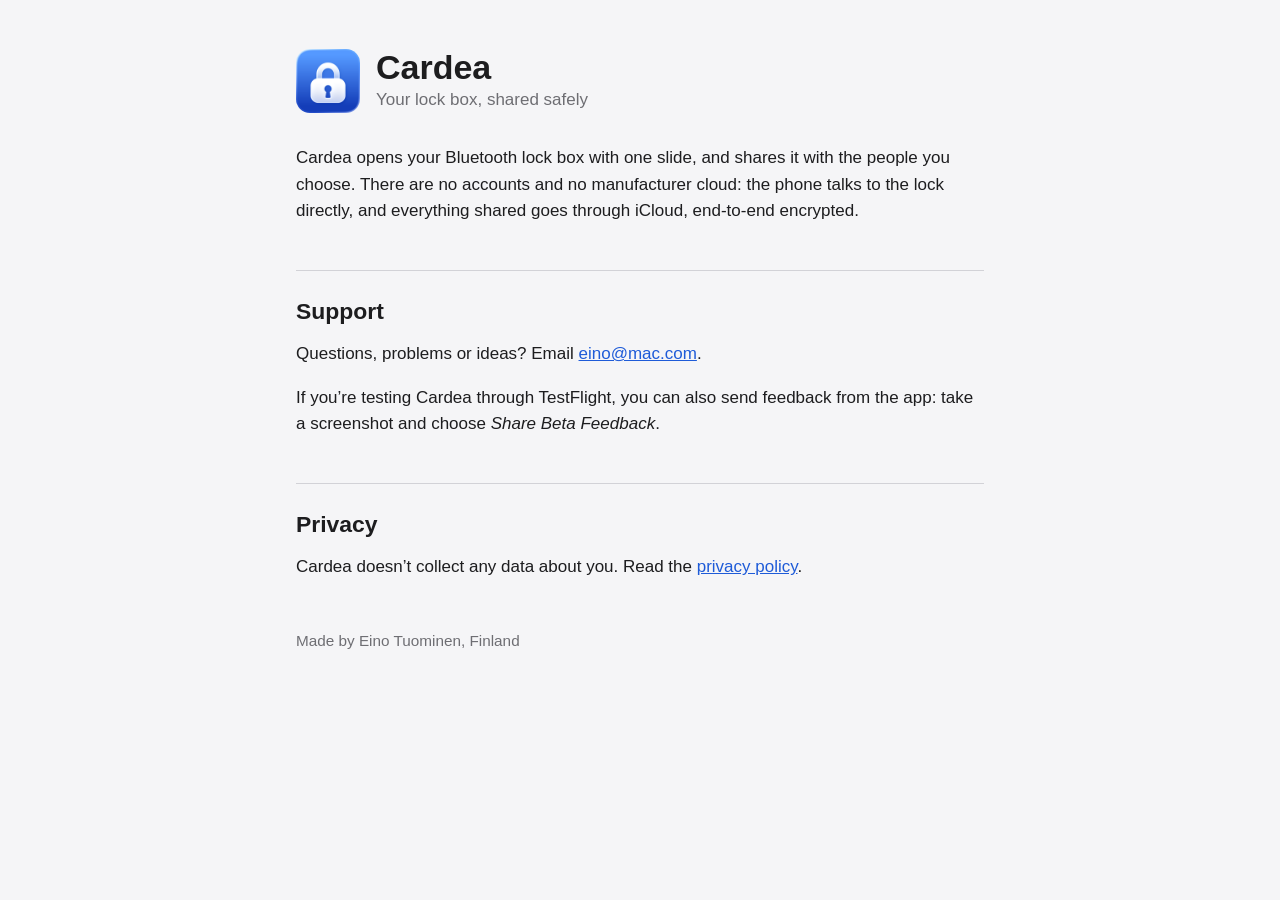
==== index.html @ a5cd73ec "Cardea support page and privacy policy" ====
<!doctype html>
<html lang="en">
<head>
<meta charset="utf-8">
<meta name="viewport" content="width=device-width, initial-scale=1">
<title>Cardea</title>
<meta name="description" content="Cardea opens your Bluetooth lock box with one slide, and shares it safely with the people you choose.">
<link rel="icon" href="icon.png">
<link rel="stylesheet" href="style.css">
</head>
<body>
<main>
<header>
  <img src="icon.png" alt="">
  <div>
    <h1>Cardea</h1>
    <p>Your lock box, shared safely</p>
  </div>
</header>

<p>Cardea opens your Bluetooth lock box with one slide, and shares it with the people you choose. There are no accounts and no manufacturer cloud: the phone talks to the lock directly, and everything shared goes through iCloud, end-to-end encrypted.</p>

<h2>Support</h2>
<p>Questions, problems or ideas? Email <a href="mailto:eino@mac.com">eino@mac.com</a>.</p>
<p>If you’re testing Cardea through TestFlight, you can also send feedback from the app: take a screenshot and choose <em>Share Beta Feedback</em>.</p>

<h2>Privacy</h2>
<p>Cardea doesn’t collect any data about you. Read the <a href="privacy/">privacy policy</a>.</p>

<footer>Made by Eino Tuominen, Finland</footer>
</main>
</body>
</html>
---- style.css ----
:root {
  --bg: #f5f5f7;
  --card: #ffffff;
  --text: #1d1d1f;
  --muted: #6e6e73;
  --accent: #1e5bd8;
  --rule: #d2d2d7;
}
@media (prefers-color-scheme: dark) {
  :root {
    --bg: #000000;
    --card: #1c1c1e;
    --text: #f5f5f7;
    --muted: #a1a1a6;
    --accent: #5b9bff;
    --rule: #38383a;
  }
}
* { box-sizing: border-box; }
body {
  margin: 0;
  background: var(--bg);
  color: var(--text);
  font: 17px/1.55 -apple-system, BlinkMacSystemFont, "SF Pro Text", "Helvetica Neue", Arial, sans-serif;
  -webkit-text-size-adjust: 100%;
}
main {
  max-width: 720px;
  margin: 0 auto;
  padding: 48px 16px 64px;
}
header { display: flex; align-items: center; gap: 16px; margin-bottom: 32px; }
header img { width: 64px; height: 64px; border-radius: 14px; }
header p { margin: 0; color: var(--muted); }
h1 { font-size: 2em; line-height: 1.15; margin: 0; }
h2 { font-size: 1.35em; margin: 2em 0 0.5em; padding-top: 1em; border-top: 1px solid var(--rule); }
h3 { font-size: 1.1em; margin: 1.5em 0 0.4em; }
p, ul { margin: 0 0 1em; }
ul { padding-left: 1.3em; }
li { margin-bottom: 0.35em; }
a { color: var(--accent); }
.summary {
  background: var(--card);
  border-radius: 16px;
  padding: 16px 20px;
  margin: 0 0 1.5em;
}
.muted { color: var(--muted); }
footer { margin-top: 48px; color: var(--muted); font-size: 0.9em; }
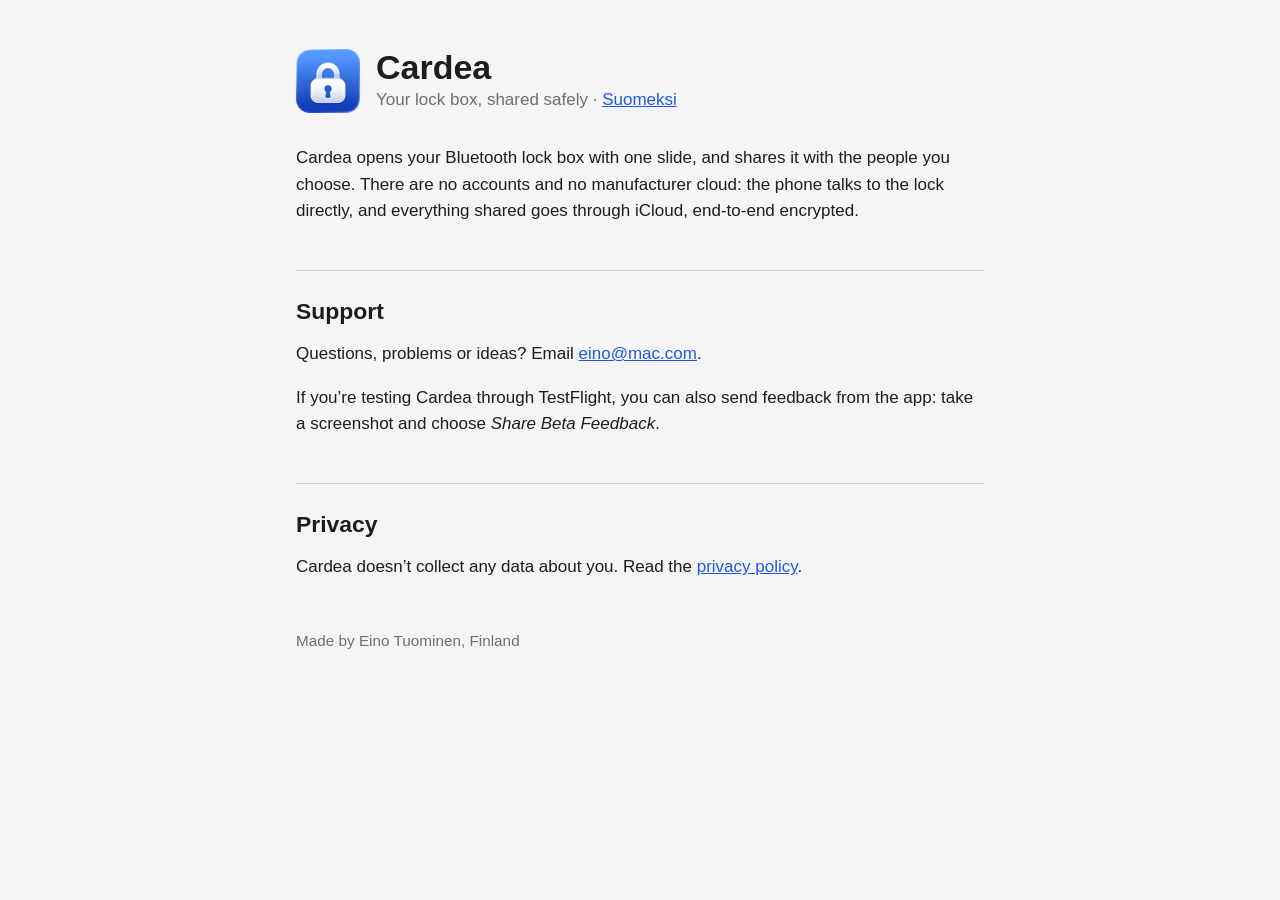
==== commit d9266dfc: "Support page in Finnish" ====
--- a/index.html
+++ b/index.html
@@ -7,6 +7,8 @@
 <meta name="description" content="Cardea opens your Bluetooth lock box with one slide, and shares it safely with the people you choose.">
 <link rel="icon" href="icon.png">
 <link rel="stylesheet" href="style.css">
+<link rel="alternate" hreflang="en" href="https://einot.github.io/cardea/">
+<link rel="alternate" hreflang="fi" href="https://einot.github.io/cardea/fi/">
 </head>
 <body>
 <main>
@@ -14,7 +16,7 @@
   <img src="icon.png" alt="">
   <div>
     <h1>Cardea</h1>
-    <p>Your lock box, shared safely</p>
+    <p>Your lock box, shared safely · <a href="fi/" hreflang="fi" lang="fi">Suomeksi</a></p>
   </div>
 </header>
 
